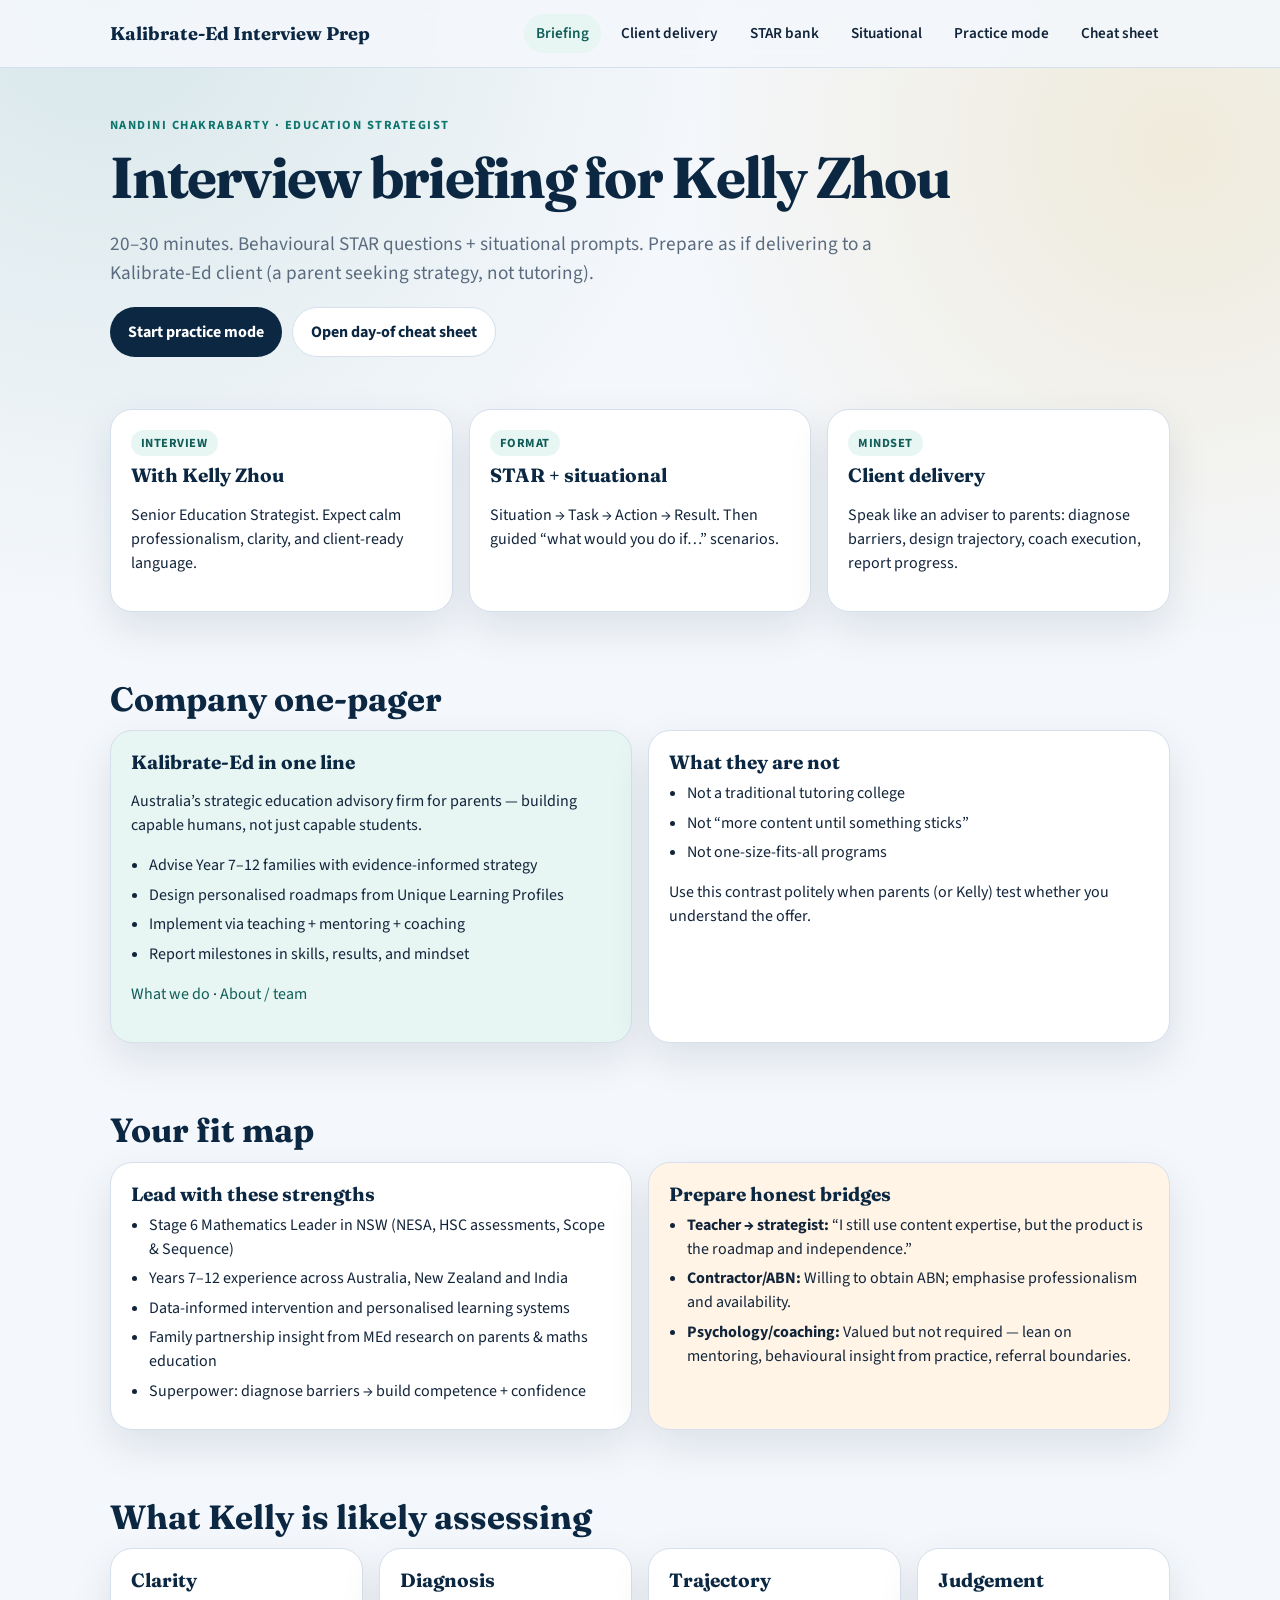
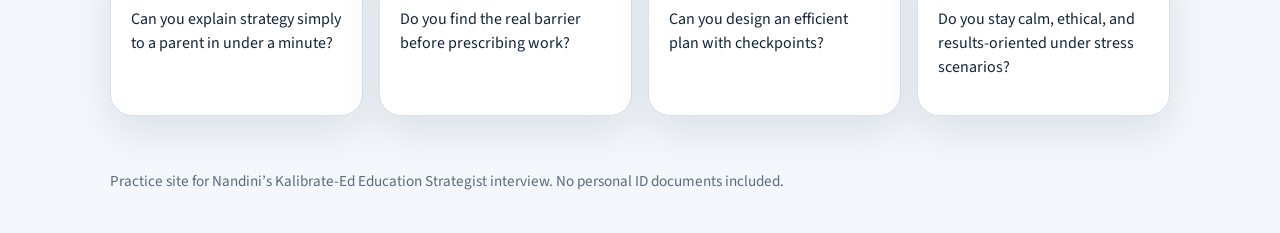
==== index.html @ d44ece2a "Add Kalibrate-Ed interview practice site for Nandini. Co-authored-by: Cursor <cursoragent@cursor.com" ====
<!doctype html>
<html lang="en">
<head>
  <meta charset="utf-8" />
  <meta name="viewport" content="width=device-width, initial-scale=1" />
  <title>Nandini | Education Strategist Interview Prep</title>
  <link rel="preconnect" href="https://fonts.googleapis.com" />
  <link rel="preconnect" href="https://fonts.gstatic.com" crossorigin />
  <link href="https://fonts.googleapis.com/css2?family=Fraunces:opsz,wght@9..144,600;9..144,700&family=Source+Sans+3:wght@400;600;700&display=swap" rel="stylesheet" />
  <link rel="stylesheet" href="assets/styles.css" />
</head>
<body>
  <header class="topbar">
    <div class="topbar-inner">
      <div class="brand">Kalibrate-Ed Interview Prep</div>
      <nav class="nav">
        <a class="active" href="index.html">Briefing</a>
        <a href="client.html">Client delivery</a>
        <a href="star.html">STAR bank</a>
        <a href="situational.html">Situational</a>
        <a href="practice.html">Practice mode</a>
        <a href="cheat-sheet.html">Cheat sheet</a>
      </nav>
    </div>
  </header>

  <main>
    <section class="hero">
      <div class="eyebrow">Nandini Chakrabarty · Education Strategist</div>
      <h1>Interview briefing for Kelly Zhou</h1>
      <p class="lede">20–30 minutes. Behavioural STAR questions + situational prompts. Prepare as if delivering to a Kalibrate-Ed client (a parent seeking strategy, not tutoring).</p>
      <div class="btn-row">
        <a class="btn btn-primary" href="practice.html">Start practice mode</a>
        <a class="btn btn-secondary" href="cheat-sheet.html">Open day-of cheat sheet</a>
      </div>
    </section>

    <section class="section grid grid-3">
      <article class="card">
        <div class="label">Interview</div>
        <h3>With Kelly Zhou</h3>
        <p>Senior Education Strategist. Expect calm professionalism, clarity, and client-ready language.</p>
      </article>
      <article class="card">
        <div class="label">Format</div>
        <h3>STAR + situational</h3>
        <p>Situation → Task → Action → Result. Then guided “what would you do if…” scenarios.</p>
      </article>
      <article class="card">
        <div class="label">Mindset</div>
        <h3>Client delivery</h3>
        <p>Speak like an adviser to parents: diagnose barriers, design trajectory, coach execution, report progress.</p>
      </article>
    </section>

    <section class="section">
      <h2>Company one-pager</h2>
      <div class="grid grid-2">
        <article class="card soft">
          <h3>Kalibrate-Ed in one line</h3>
          <p>Australia’s strategic education advisory firm for parents — building capable humans, not just capable students.</p>
          <ul class="clean">
            <li>Advise Year 7–12 families with evidence-informed strategy</li>
            <li>Design personalised roadmaps from Unique Learning Profiles</li>
            <li>Implement via teaching + mentoring + coaching</li>
            <li>Report milestones in skills, results, and mindset</li>
          </ul>
          <p><a href="https://kalibrate-ed.com.au/what-we-do/" target="_blank" rel="noopener">What we do</a> · <a href="https://kalibrate-ed.com.au/about-us/" target="_blank" rel="noopener">About / team</a></p>
        </article>
        <article class="card">
          <h3>What they are not</h3>
          <ul class="clean">
            <li>Not a traditional tutoring college</li>
            <li>Not “more content until something sticks”</li>
            <li>Not one-size-fits-all programs</li>
          </ul>
          <p>Use this contrast politely when parents (or Kelly) test whether you understand the offer.</p>
        </article>
      </div>
    </section>

    <section class="section">
      <h2>Your fit map</h2>
      <div class="grid grid-2">
        <article class="card">
          <h3>Lead with these strengths</h3>
          <ul class="clean">
            <li>Stage 6 Mathematics Leader in NSW (NESA, HSC assessments, Scope &amp; Sequence)</li>
            <li>Years 7–12 experience across Australia, New Zealand and India</li>
            <li>Data-informed intervention and personalised learning systems</li>
            <li>Family partnership insight from MEd research on parents &amp; maths education</li>
            <li>Superpower: diagnose barriers → build competence + confidence</li>
          </ul>
        </article>
        <article class="card warn">
          <h3>Prepare honest bridges</h3>
          <ul class="clean">
            <li><strong>Teacher → strategist:</strong> “I still use content expertise, but the product is the roadmap and independence.”</li>
            <li><strong>Contractor/ABN:</strong> Willing to obtain ABN; emphasise professionalism and availability.</li>
            <li><strong>Psychology/coaching:</strong> Valued but not required — lean on mentoring, behavioural insight from practice, referral boundaries.</li>
          </ul>
        </article>
      </div>
    </section>

    <section class="section">
      <h2>What Kelly is likely assessing</h2>
      <div class="grid grid-4">
        <article class="card"><h3>Clarity</h3><p>Can you explain strategy simply to a parent in under a minute?</p></article>
        <article class="card"><h3>Diagnosis</h3><p>Do you find the real barrier before prescribing work?</p></article>
        <article class="card"><h3>Trajectory</h3><p>Can you design an efficient plan with checkpoints?</p></article>
        <article class="card"><h3>Judgement</h3><p>Do you stay calm, ethical, and results-oriented under stress scenarios?</p></article>
      </div>
    </section>
  </main>

  <footer>Practice site for Nandini’s Kalibrate-Ed Education Strategist interview. No personal ID documents included.</footer>
  <script src="assets/questions.js"></script>
  <script src="assets/practice.js"></script>
</body>
</html>
---- assets/styles.css ----
:root {
  --ink: #12243a;
  --muted: #5a6b7f;
  --paper: #f4f7fb;
  --card: #ffffff;
  --line: #d5e0ec;
  --teal: #0f766e;
  --teal-deep: #115e59;
  --navy: #0b2742;
  --gold: #d4a017;
  --soft: #e7f5f3;
  --warn: #fff4e5;
  --shadow: 0 16px 40px rgba(11, 39, 66, 0.1);
  --radius: 22px;
  --font-display: "Fraunces", Georgia, serif;
  --font-body: "Source Sans 3", "Segoe UI", sans-serif;
}

* { box-sizing: border-box; }
html { scroll-behavior: smooth; }
body {
  margin: 0;
  font-family: var(--font-body);
  color: var(--ink);
  background:
    radial-gradient(circle at 8% 0%, rgba(15, 118, 110, 0.12), transparent 28%),
    radial-gradient(circle at 92% 8%, rgba(212, 160, 23, 0.14), transparent 24%),
    var(--paper);
  line-height: 1.5;
}

a { color: var(--teal-deep); text-decoration: none; }
a:hover { text-decoration: underline; }

.topbar {
  position: sticky; top: 0; z-index: 20;
  backdrop-filter: blur(10px);
  background: rgba(244, 247, 251, 0.92);
  border-bottom: 1px solid var(--line);
}
.topbar-inner {
  max-width: 1100px; margin: 0 auto; padding: 14px 20px;
  display: flex; gap: 16px; align-items: center; justify-content: space-between; flex-wrap: wrap;
}
.brand {
  font-family: var(--font-display);
  font-weight: 700; font-size: 1.15rem; color: var(--navy);
}
.nav { display: flex; gap: 8px; flex-wrap: wrap; }
.nav a {
  padding: 8px 12px; border-radius: 999px; color: var(--ink); font-weight: 600; font-size: 0.95rem;
}
.nav a:hover, .nav a.active {
  background: var(--soft); color: var(--teal-deep); text-decoration: none;
}

.hero, .section { max-width: 1100px; margin: 0 auto; padding: 34px 20px; }
.hero {
  padding-top: 48px; padding-bottom: 18px;
}
.eyebrow {
  text-transform: uppercase; letter-spacing: 0.12em; font-size: 0.78rem;
  font-weight: 700; color: var(--teal);
}
h1, h2, h3 { font-family: var(--font-display); color: var(--navy); line-height: 1.15; }
h1 { font-size: clamp(2.2rem, 5vw, 3.6rem); margin: 10px 0 14px; letter-spacing: -0.03em; }
h2 { font-size: clamp(1.5rem, 3vw, 2.1rem); margin: 0 0 12px; }
h3 { font-size: 1.2rem; margin: 0 0 8px; }
.lede { font-size: 1.2rem; color: var(--muted); max-width: 48rem; }

.grid { display: grid; gap: 16px; }
.grid-2 { grid-template-columns: repeat(2, minmax(0, 1fr)); }
.grid-3 { grid-template-columns: repeat(3, minmax(0, 1fr)); }
.grid-4 { grid-template-columns: repeat(4, minmax(0, 1fr)); }

.card {
  background: var(--card);
  border: 1px solid var(--line);
  border-radius: var(--radius);
  box-shadow: var(--shadow);
  padding: 20px;
}
.card.soft { background: var(--soft); }
.card.warn { background: var(--warn); }
.card .label {
  display: inline-block; margin-bottom: 8px; padding: 4px 10px; border-radius: 999px;
  background: var(--soft); color: var(--teal-deep); font-size: 0.78rem; font-weight: 700;
  letter-spacing: 0.04em; text-transform: uppercase;
}

.btn {
  display: inline-flex; align-items: center; justify-content: center; gap: 8px;
  border: 0; border-radius: 999px; padding: 12px 18px; font-weight: 700;
  font-family: var(--font-body); cursor: pointer; text-decoration: none;
}
.btn-primary { background: var(--navy); color: #fff; }
.btn-primary:hover { background: var(--teal-deep); text-decoration: none; }
.btn-secondary { background: #fff; color: var(--navy); border: 1px solid var(--line); }
.btn-secondary:hover { background: var(--soft); text-decoration: none; }
.btn-row { display: flex; gap: 10px; flex-wrap: wrap; margin-top: 18px; }

ul.clean, ol.clean { margin: 0; padding-left: 1.15rem; }
ul.clean li, ol.clean li { margin: 0.35rem 0; }

.qa {
  border: 1px solid var(--line); border-radius: 18px; background: #fff; overflow: hidden;
}
.qa + .qa { margin-top: 12px; }
.qa summary {
  list-style: none; cursor: pointer; padding: 16px 18px; font-weight: 700; color: var(--navy);
}
.qa summary::-webkit-details-marker { display: none; }
.qa summary::after { content: "+"; float: right; color: var(--teal); }
.qa[open] summary::after { content: "–"; }
.qa .body { padding: 0 18px 18px; color: var(--ink); border-top: 1px solid var(--line); }
.star-grid { display: grid; gap: 10px; margin-top: 12px; }
.star-grid div {
  border-left: 4px solid var(--teal); background: var(--soft); border-radius: 12px; padding: 10px 12px;
}
.star-grid strong { color: var(--teal-deep); }

.flash {
  min-height: 320px; display: grid; align-content: center; gap: 16px; text-align: center;
  padding: 28px;
}
.flash .meta { color: var(--muted); font-weight: 700; text-transform: uppercase; letter-spacing: 0.08em; font-size: 0.8rem; }
.flash .q { font-family: var(--font-display); font-size: clamp(1.4rem, 3vw, 2rem); color: var(--navy); }
.flash .a { text-align: left; max-width: 46rem; margin: 0 auto; }
.progress {
  height: 8px; border-radius: 999px; background: #e5edf5; overflow: hidden; margin: 10px 0 18px;
}
.progress > span { display: block; height: 100%; background: linear-gradient(90deg, var(--teal), var(--gold)); width: 0%; }

.script-block {
  font-size: 1.05rem; background: #fff; border: 1px dashed var(--line); border-radius: 16px; padding: 14px;
}
.tag { display: inline-block; padding: 3px 8px; border-radius: 8px; background: #eef3f8; color: var(--muted); font-size: 0.8rem; font-weight: 700; }

footer {
  max-width: 1100px; margin: 20px auto 40px; padding: 0 20px; color: var(--muted); font-size: 0.95rem;
}

@media (max-width: 860px) {
  .grid-2, .grid-3, .grid-4 { grid-template-columns: 1fr; }
}
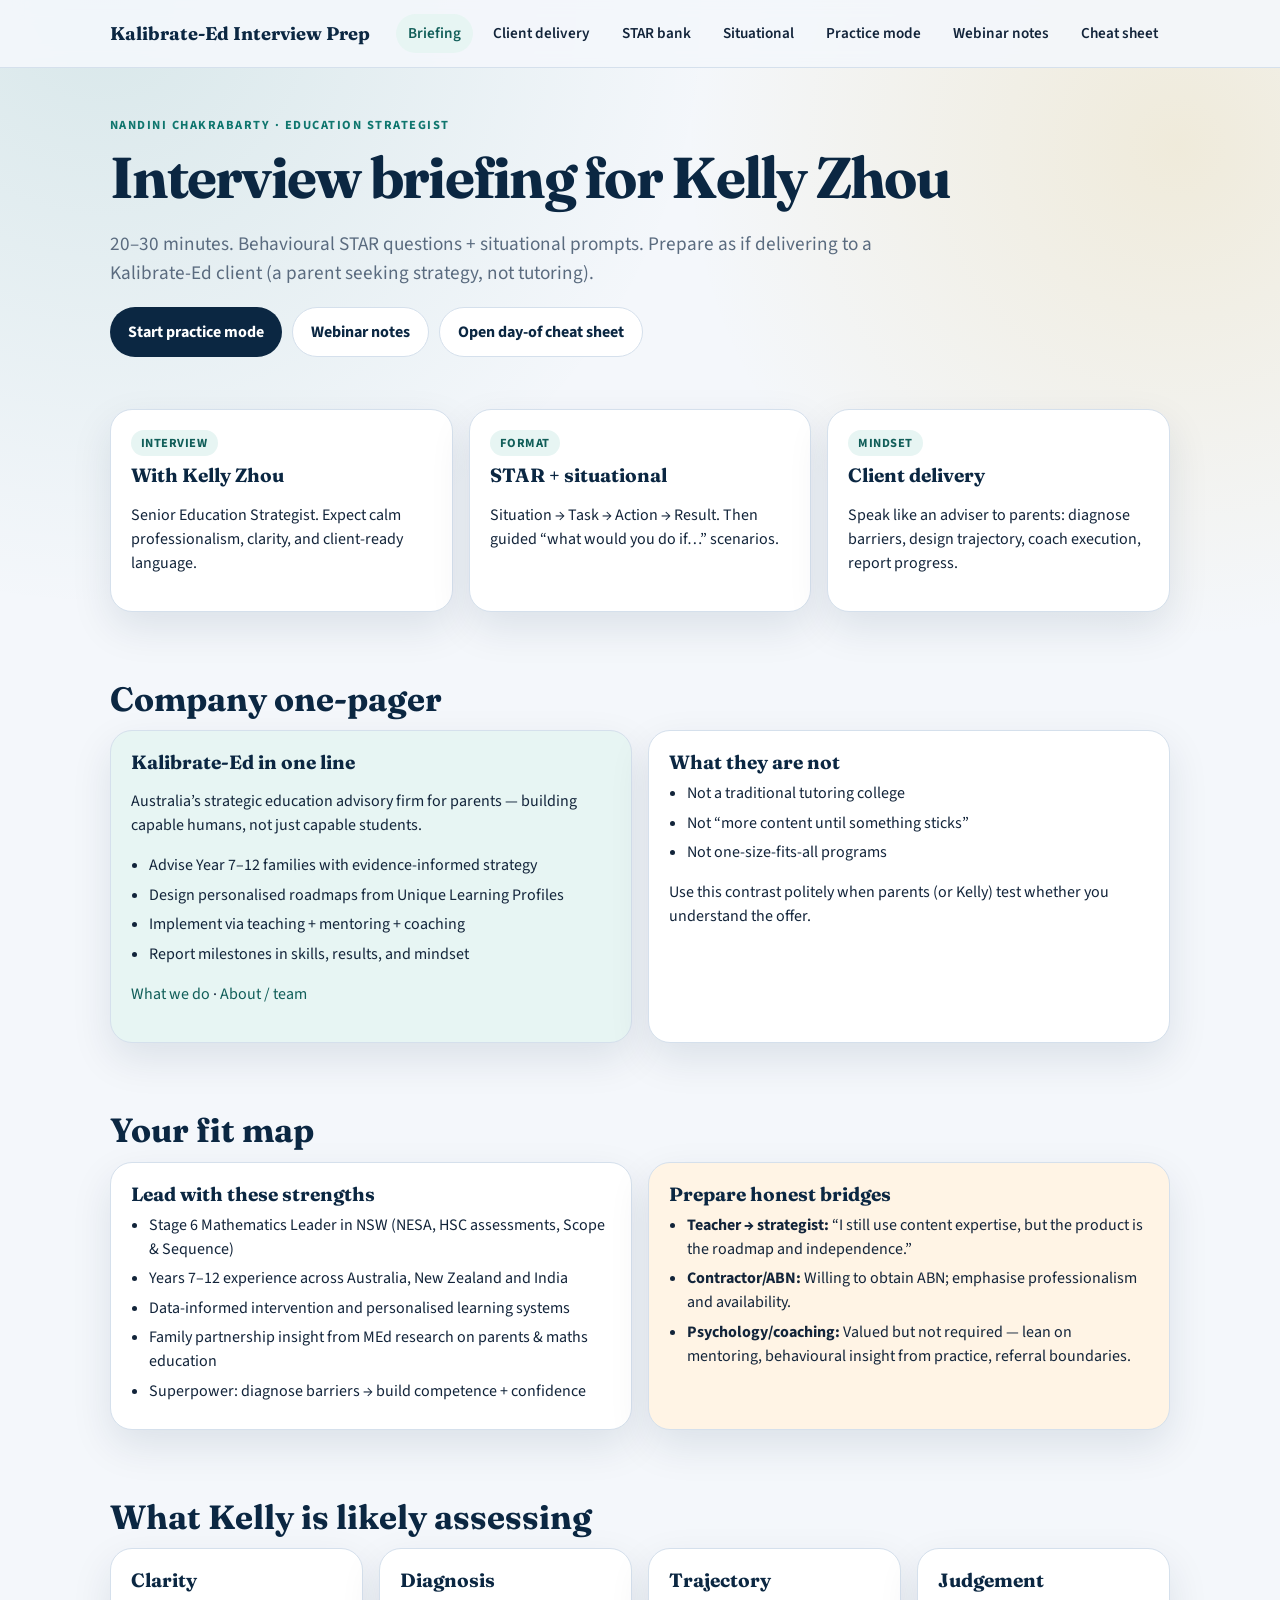
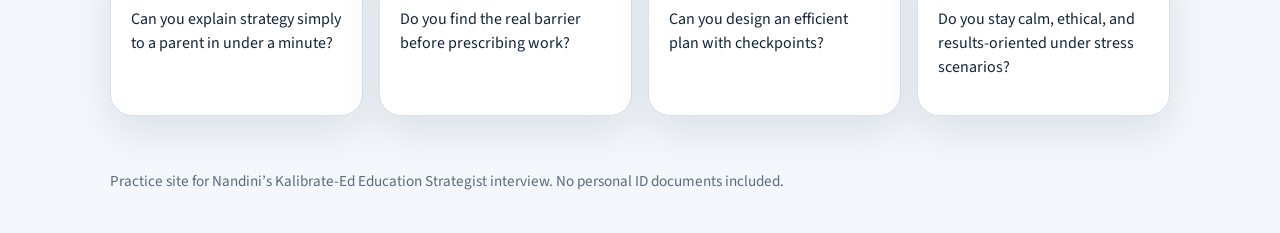
==== commit 18589bd2: "Add precise model answers and Year 12 webinar notes. Situational and STAR banks now include speakabl" ====
--- a/index.html
+++ b/index.html
@@ -19,6 +19,7 @@
         <a href="star.html">STAR bank</a>
         <a href="situational.html">Situational</a>
         <a href="practice.html">Practice mode</a>
+        <a href="webinar-notes.html">Webinar notes</a>
         <a href="cheat-sheet.html">Cheat sheet</a>
       </nav>
     </div>
@@ -31,6 +32,7 @@
       <p class="lede">20–30 minutes. Behavioural STAR questions + situational prompts. Prepare as if delivering to a Kalibrate-Ed client (a parent seeking strategy, not tutoring).</p>
       <div class="btn-row">
         <a class="btn btn-primary" href="practice.html">Start practice mode</a>
+        <a class="btn btn-secondary" href="webinar-notes.html">Webinar notes</a>
         <a class="btn btn-secondary" href="cheat-sheet.html">Open day-of cheat sheet</a>
       </div>
     </section>
